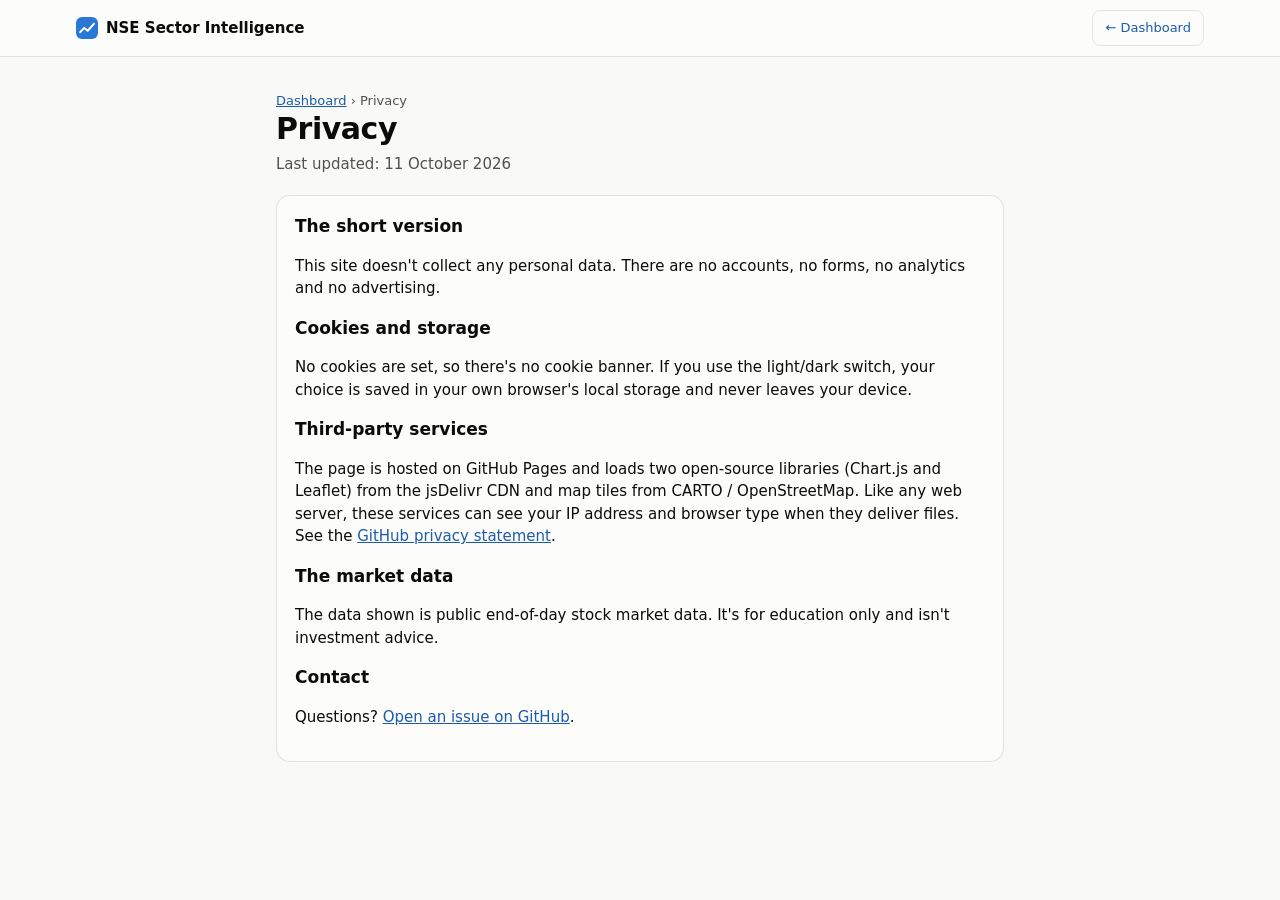
==== site/privacy.html @ 547fdd2d "Add files via upload" ====
<!doctype html>
<html lang="en">
<head>
<meta charset="utf-8">
<meta name="viewport" content="width=device-width, initial-scale=1">
<title>Privacy · NSE Sector Intelligence</title>
<meta name="description" content="Privacy policy for the NSE Sector Intelligence dashboard: no accounts, no cookies, no tracking.">
<link rel="canonical" href="https://bhavex.github.io/market-intelligence-pg/privacy.html">
<link rel="stylesheet" href="style.css">
<script>try { const t = localStorage.getItem("theme"); if (t) document.documentElement.dataset.theme = t; } catch (e) {}</script>
</head>
<body>
<a class="skip" href="#main">Skip to content</a>
<header class="top"><div class="wrap top-inner">
  <a class="brand" href="./"><span class="logo" aria-hidden="true"></span>NSE Sector Intelligence</a>
  <div class="top-meta"><a class="btn ghost" href="./">← Dashboard</a></div>
</div></header>
<main class="wrap" id="main" style="max-width:760px;padding-top:28px;padding-bottom:48px">
  <p class="note"><a href="./">Dashboard</a> › Privacy</p>
  <h1>Privacy</h1>
  <p class="sub">Last updated: 11 October 2026</p>
  <div class="card" style="margin-top:20px">
    <h2>The short version</h2>
    <p>This site doesn't collect any personal data. There are no accounts, no forms, no analytics and no advertising.</p>
    <h2 style="margin-top:16px">Cookies and storage</h2>
    <p>No cookies are set, so there's no cookie banner. If you use the light/dark switch, your choice is saved in your own browser's local storage and never leaves your device.</p>
    <h2 style="margin-top:16px">Third-party services</h2>
    <p>The page is hosted on GitHub Pages and loads two open-source libraries (Chart.js and Leaflet) from the jsDelivr CDN and map tiles from CARTO / OpenStreetMap. Like any web server, these services can see your IP address and browser type when they deliver files. See the <a href="https://docs.github.com/en/site-policy/privacy-policies/github-general-privacy-statement" target="_blank" rel="noopener">GitHub privacy statement</a>.</p>
    <h2 style="margin-top:16px">The market data</h2>
    <p>The data shown is public end-of-day stock market data. It's for education only and isn't investment advice.</p>
    <h2 style="margin-top:16px">Contact</h2>
    <p>Questions? <a href="https://github.com/Bhavex/market-intelligence-pg/issues/new" target="_blank" rel="noopener">Open an issue on GitHub</a>.</p>
  </div>
</main>
</body>
</html>
---- site/style.css ----
/* ---------- theme tokens ---------- */
:root {
  color-scheme: light;
  --page: #f9f9f7;
  --surface: #fcfcfb;
  --ink: #0b0b0b;
  --ink-2: #52514e;
  --muted: #898781;
  --grid: #e1e0d9;
  --axis: #c3c2b7;
  --border: rgba(11, 11, 11, 0.10);
  --hover: rgba(11, 11, 11, 0.04);
  --accent: #2a78d6;
  --accent-ink: #1c5cab;
  --up: #006300;
  --down: #d03b3b;
  --s-it: #2a78d6;
  --s-banking: #eb6834;
  --s-auto: #1baf7a;
  --s-pharma: #eda100;
  --s-fmcg: #e87ba4;
}
@media (prefers-color-scheme: dark) {
  :root:not([data-theme="light"]) {
    color-scheme: dark;
    --page: #0d0d0d; --surface: #1a1a19; --ink: #f0efec; --ink-2: #c3c2b7;
    --grid: #2c2c2a; --axis: #383835; --border: rgba(255, 255, 255, 0.10); --hover: rgba(255, 255, 255, 0.05);
    --accent: #3987e5; --accent-ink: #86b6ef; --up: #0ca30c; --down: #e66767;
    --s-it: #3987e5; --s-banking: #d95926; --s-auto: #199e70; --s-pharma: #c98500; --s-fmcg: #d55181;
  }
}
:root[data-theme="dark"] {
  color-scheme: dark;
  --page: #0d0d0d; --surface: #1a1a19; --ink: #f0efec; --ink-2: #c3c2b7;
  --grid: #2c2c2a; --axis: #383835; --border: rgba(255, 255, 255, 0.10); --hover: rgba(255, 255, 255, 0.05);
  --accent: #3987e5; --accent-ink: #86b6ef; --up: #0ca30c; --down: #e66767;
  --s-it: #3987e5; --s-banking: #d95926; --s-auto: #199e70; --s-pharma: #c98500; --s-fmcg: #d55181;
}

/* ---------- base ---------- */
* { box-sizing: border-box; }
html { scroll-behavior: smooth; scroll-padding-top: 72px; }
body { margin: 0; background: var(--page); color: var(--ink); font: 15px/1.5 system-ui, -apple-system, "Segoe UI", sans-serif; }
a { color: var(--accent-ink); }
a:hover { text-decoration-thickness: 2px; }
:focus-visible { outline: 2px solid var(--accent); outline-offset: 2px; border-radius: 4px; }
.wrap { max-width: 1160px; margin: 0 auto; padding: 0 16px; }
h1 { font-size: 30px; line-height: 1.2; margin: 0; letter-spacing: -0.015em; }
h2 { font-size: 17px; margin: 0; }
.sub, .note { color: var(--ink-2); margin: 6px 0 0; }
.note { font-size: 13px; }
code { font-size: 12.5px; background: var(--grid); padding: 1px 5px; border-radius: 4px; }
.visually-hidden { position: absolute; width: 1px; height: 1px; overflow: hidden; clip: rect(0 0 0 0); white-space: nowrap; }

/* skip link + scroll progress */
.skip { position: absolute; left: 12px; top: -48px; background: var(--accent); color: #fff; padding: 8px 12px; border-radius: 8px; z-index: 100; text-decoration: none; }
.skip:focus { top: 12px; }
.progress { position: fixed; top: 0; left: 0; height: 3px; width: 0; background: var(--accent); z-index: 60; transition: width .1s linear; }

/* ---------- sticky header ---------- */
.top { position: sticky; top: 0; z-index: 50; background: color-mix(in srgb, var(--surface) 88%, transparent); backdrop-filter: blur(8px); border-bottom: 1px solid var(--border); }
.top-inner { display: flex; gap: 16px; align-items: center; justify-content: space-between; min-height: 56px; }
.brand { display: flex; align-items: center; gap: 8px; font-weight: 650; color: var(--ink); text-decoration: none; white-space: nowrap; }
.logo { width: 22px; height: 22px; border-radius: 6px; background: var(--accent) url("data:image/svg+xml,%3Csvg xmlns='http://www.w3.org/2000/svg' viewBox='0 0 32 32'%3E%3Cpath d='M6 22l6-6 5 4 9-10' stroke='white' stroke-width='3' fill='none' stroke-linecap='round' stroke-linejoin='round'/%3E%3C/svg%3E") center/100% no-repeat; }
.nav { display: flex; gap: 2px; overflow-x: auto; scrollbar-width: none; }
.nav a { color: var(--ink-2); text-decoration: none; font-size: 13.5px; padding: 6px 10px; border-radius: 8px; white-space: nowrap; }
.nav a:hover { background: var(--hover); color: var(--ink); }
.top-meta { display: flex; gap: 8px; align-items: center; }
@media (max-width: 860px) { .nav { display: none; } }

/* ---------- buttons ---------- */
.btn { display: inline-block; font-size: 13px; text-decoration: none; color: #fff; background: var(--accent); padding: 7px 12px; border-radius: 8px; border: 1px solid transparent; transition: filter .15s, transform .15s; }
.btn:hover { filter: brightness(1.08); }
.btn:active { transform: translateY(1px); }
.btn.ghost { background: transparent; color: var(--accent-ink); border-color: var(--border); }
.btn.ghost:hover { background: var(--hover); }
.icon-btn { font: inherit; font-size: 16px; line-height: 1; color: var(--ink); background: transparent; border: 1px solid var(--border); border-radius: 8px; padding: 6px 9px; cursor: pointer; transition: background .15s; }
.icon-btn:hover { background: var(--hover); }
.icon-btn.text { font-size: 13px; padding: 7px 10px; }

/* ---------- hero + pills ---------- */
.hero { padding: 28px 0 8px; }
.hero .sub { max-width: 760px; font-size: 16px; }
.hero-row { display: flex; gap: 8px; flex-wrap: wrap; align-items: center; margin-top: 14px; }
.pill { font-size: 13px; color: var(--ink-2); border: 1px solid var(--border); border-radius: 999px; padding: 4px 10px; background: var(--surface); }
.pill:not(.quiet)::before { content: ""; display: inline-block; width: 8px; height: 8px; border-radius: 50%; background: #0ca30c; margin-right: 6px; vertical-align: 1px; }

/* ---------- KPIs + loading skeleton ---------- */
.kpis { display: grid; grid-template-columns: repeat(auto-fit, minmax(160px, 1fr)); gap: 12px; margin: 18px 0 20px; }
.kpi { background: var(--surface); border: 1px solid var(--border); border-radius: 12px; padding: 14px 16px; min-height: 104px; transition: border-color .15s, transform .15s; }
.kpi:hover { border-color: var(--axis); transform: translateY(-1px); }
.kpi .label { font-size: 12.5px; color: var(--ink-2); }
.kpi .value { font-size: 26px; font-weight: 650; margin-top: 2px; }
.kpi .hint { font-size: 12px; color: var(--muted); }
.skeleton { background: linear-gradient(90deg, var(--surface) 25%, var(--grid) 50%, var(--surface) 75%) 0 0 / 300% 100%; animation: shimmer 1.4s ease-in-out infinite; }
@keyframes shimmer { from { background-position: 100% 0; } to { background-position: 0 0; } }
body.loading .chart-box { background: linear-gradient(90deg, transparent 25%, var(--hover) 50%, transparent 75%) 0 0 / 300% 100%; animation: shimmer 1.4s ease-in-out infinite; border-radius: 8px; }
@media (prefers-reduced-motion: reduce) { .skeleton, body.loading .chart-box { animation: none; } html { scroll-behavior: auto; } }

/* ---------- cards ---------- */
.card { background: var(--surface); border: 1px solid var(--border); border-radius: 14px; padding: 18px; margin-bottom: 16px; }
.card-head { margin-bottom: 14px; }
.card-head.row { display: flex; justify-content: space-between; align-items: flex-end; gap: 12px; flex-wrap: wrap; }
.grid-2 { display: grid; grid-template-columns: 1fr 1fr; gap: 16px; align-items: start; }
.grid-2.wide-left { grid-template-columns: 1.6fr 1fr; }
@media (max-width: 820px) { .grid-2, .grid-2.wide-left { grid-template-columns: 1fr; } }
.chart-box { position: relative; width: 100%; }
.chart-box.tall { height: 340px; }
.chart-box.short { height: 220px; }

/* ---------- tables ---------- */
.table-scroll { overflow-x: auto; }
.tbl { width: 100%; border-collapse: collapse; font-size: 13.5px; font-variant-numeric: tabular-nums; }
.tbl th { text-align: left; color: var(--ink-2); font-weight: 600; border-bottom: 1px solid var(--axis); padding: 6px 8px; white-space: nowrap; }
.tbl td { border-bottom: 1px solid var(--grid); padding: 6px 8px; white-space: nowrap; }
.tbl tr:hover td { background: var(--hover); }
.tbl td.num, .tbl th.num { text-align: right; }
.heat td.num, .heat th.num { text-align: center; }
.heat td.num { font-weight: 550; }
.heat tr:hover td.num { filter: brightness(1.05); }
.up { color: var(--up); }
.down { color: var(--down); }
.swatch { display: inline-block; width: 10px; height: 10px; border-radius: 3px; margin-right: 6px; }
.tag { font-size: 12px; border: 1px solid var(--border); border-radius: 6px; padding: 1px 6px; }
.tag.UP::before { content: "▲ "; color: var(--up); }
.tag.DOWN::before { content: "▼ "; color: var(--down); }
.tag.NEUTRAL::before { content: "● "; color: var(--muted); }

/* ---------- stock explorer controls ---------- */
.controls { display: flex; gap: 8px; flex-wrap: wrap; align-items: center; max-width: 100%; }
.select-label { font-size: 13px; color: var(--ink-2); display: flex; gap: 8px; align-items: center; max-width: 100%; }
select, input[type="search"] { font: inherit; font-size: 14px; color: var(--ink); background: var(--surface); border: 1px solid var(--axis); border-radius: 8px; padding: 6px 10px; min-width: 0; max-width: 100%; }
select { width: 260px; }
input[type="search"] { width: 230px; }
select:hover, input[type="search"]:hover { border-color: var(--muted); }
.stat-row { display: grid; grid-template-columns: repeat(auto-fit, minmax(120px, 1fr)); gap: 8px; margin-bottom: 12px; }
.stat { border: 1px solid var(--border); border-radius: 10px; padding: 8px 10px; }
.stat .label { font-size: 12px; color: var(--ink-2); }
.stat .value { font-size: 17px; font-weight: 600; }

/* ---------- map ---------- */
#map { height: 460px; border-radius: 10px; border: 1px solid var(--border); }
.leaflet-popup-content { font: 13px/1.45 system-ui, -apple-system, "Segoe UI", sans-serif; }

/* ---------- how it works ---------- */
.steps { margin: 0; padding-left: 20px; display: grid; gap: 8px; max-width: 860px; }
.facts { display: grid; grid-template-columns: repeat(auto-fit, minmax(170px, 1fr)); gap: 10px; margin: 16px 0 8px; }
.fact { border: 1px solid var(--border); border-radius: 10px; padding: 10px 12px; }
.fact b { display: block; font-size: 20px; }
.fact span { font-size: 12.5px; color: var(--ink-2); }
.code-block { position: relative; margin-top: 12px; }
.code-block pre { margin: 0; background: var(--page); border: 1px solid var(--border); border-radius: 10px; padding: 14px; overflow-x: auto; font-size: 13px; line-height: 1.5; }
.code-block pre code { background: none; padding: 0; }
.code-block .copy { position: absolute; top: 8px; right: 8px; background: var(--surface); }

/* ---------- FAQ ---------- */
details { border-bottom: 1px solid var(--grid); padding: 4px 0; }
details:last-child { border-bottom: 0; }
summary { cursor: pointer; padding: 10px 4px; font-weight: 600; list-style: none; display: flex; justify-content: space-between; gap: 12px; border-radius: 8px; }
summary::-webkit-details-marker { display: none; }
summary::after { content: "+"; color: var(--muted); font-weight: 400; font-size: 18px; line-height: 1; }
details[open] summary::after { content: "−"; }
summary:hover { background: var(--hover); }
details p { margin: 0 4px 12px; color: var(--ink-2); max-width: 820px; }

/* ---------- footer, floating buttons, toast ---------- */
.foot { color: var(--ink-2); font-size: 13px; padding-top: 8px; padding-bottom: 72px; }
.fab { position: fixed; bottom: 18px; z-index: 40; border-radius: 999px; border: 1px solid var(--border); background: var(--surface); color: var(--ink); box-shadow: 0 4px 16px rgba(0, 0, 0, .12); font: inherit; font-size: 13px; text-decoration: none; cursor: pointer; transition: transform .15s, opacity .2s; }
.fab:hover { transform: translateY(-2px); }
.feedback { left: 18px; padding: 9px 14px; }
.totop { right: 18px; width: 42px; height: 42px; font-size: 18px; opacity: 0; pointer-events: none; }
.totop.show { opacity: 1; pointer-events: auto; }
.toast { position: fixed; left: 50%; bottom: 24px; transform: translate(-50%, 20px); background: var(--ink); color: var(--page); padding: 8px 14px; border-radius: 8px; font-size: 13px; opacity: 0; transition: opacity .2s, transform .2s; z-index: 70; pointer-events: none; }
.toast.show { opacity: 1; transform: translate(-50%, 0); }

/* ---------- print ---------- */
@media print {
  .top, .skip, .progress, .fab, .toast, .controls, #map-section, .hero-row .btn, .code-block .copy { display: none !important; }
  body { background: #fff; color: #000; font-size: 11pt; }
  .card, .kpi { border: 1px solid #ccc; break-inside: avoid; box-shadow: none; }
  details { display: block; } details > * { display: block; }
  a[href^="http"]::after { content: " (" attr(href) ")"; font-size: 9pt; color: #555; }
  .chart-box.tall { height: 260px; }
}
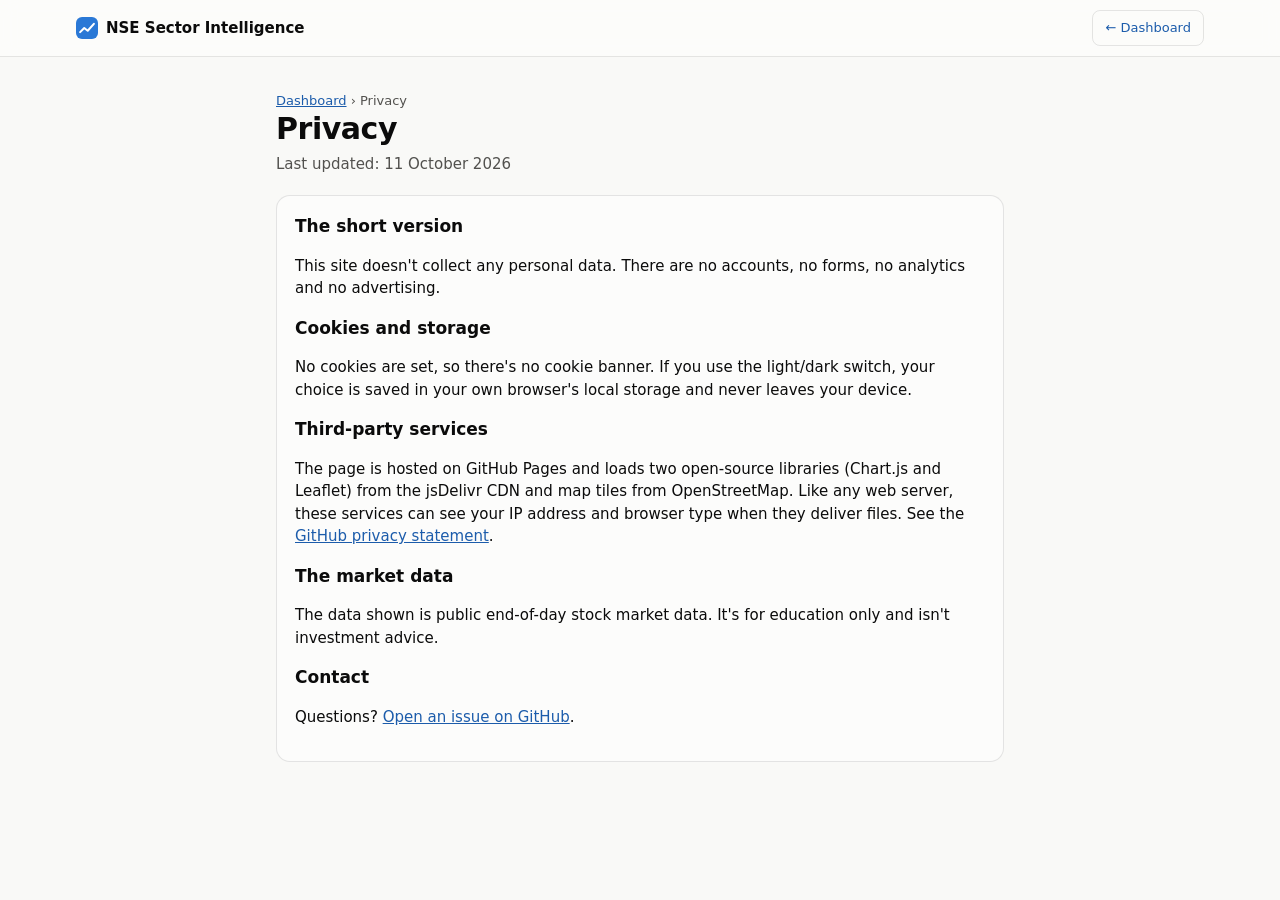
==== commit 5fe89ead: "Add files via upload" ====
--- a/site/privacy.html
+++ b/site/privacy.html
@@ -25,7 +25,7 @@
     <h2 style="margin-top:16px">Cookies and storage</h2>
     <p>No cookies are set, so there's no cookie banner. If you use the light/dark switch, your choice is saved in your own browser's local storage and never leaves your device.</p>
     <h2 style="margin-top:16px">Third-party services</h2>
-    <p>The page is hosted on GitHub Pages and loads two open-source libraries (Chart.js and Leaflet) from the jsDelivr CDN and map tiles from CARTO / OpenStreetMap. Like any web server, these services can see your IP address and browser type when they deliver files. See the <a href="https://docs.github.com/en/site-policy/privacy-policies/github-general-privacy-statement" target="_blank" rel="noopener">GitHub privacy statement</a>.</p>
+    <p>The page is hosted on GitHub Pages and loads two open-source libraries (Chart.js and Leaflet) from the jsDelivr CDN and map tiles from OpenStreetMap. Like any web server, these services can see your IP address and browser type when they deliver files. See the <a href="https://docs.github.com/en/site-policy/privacy-policies/github-general-privacy-statement" target="_blank" rel="noopener">GitHub privacy statement</a>.</p>
     <h2 style="margin-top:16px">The market data</h2>
     <p>The data shown is public end-of-day stock market data. It's for education only and isn't investment advice.</p>
     <h2 style="margin-top:16px">Contact</h2>
--- a/site/style.css
+++ b/site/style.css
@@ -140,6 +140,7 @@
 
 /* ---------- map ---------- */
 #map { height: 460px; border-radius: 10px; border: 1px solid var(--border); }
+.tiles-dark { filter: invert(1) hue-rotate(180deg) brightness(0.85) contrast(0.9) saturate(0.6); }
 .leaflet-popup-content { font: 13px/1.45 system-ui, -apple-system, "Segoe UI", sans-serif; }
 
 /* ---------- how it works ---------- */
